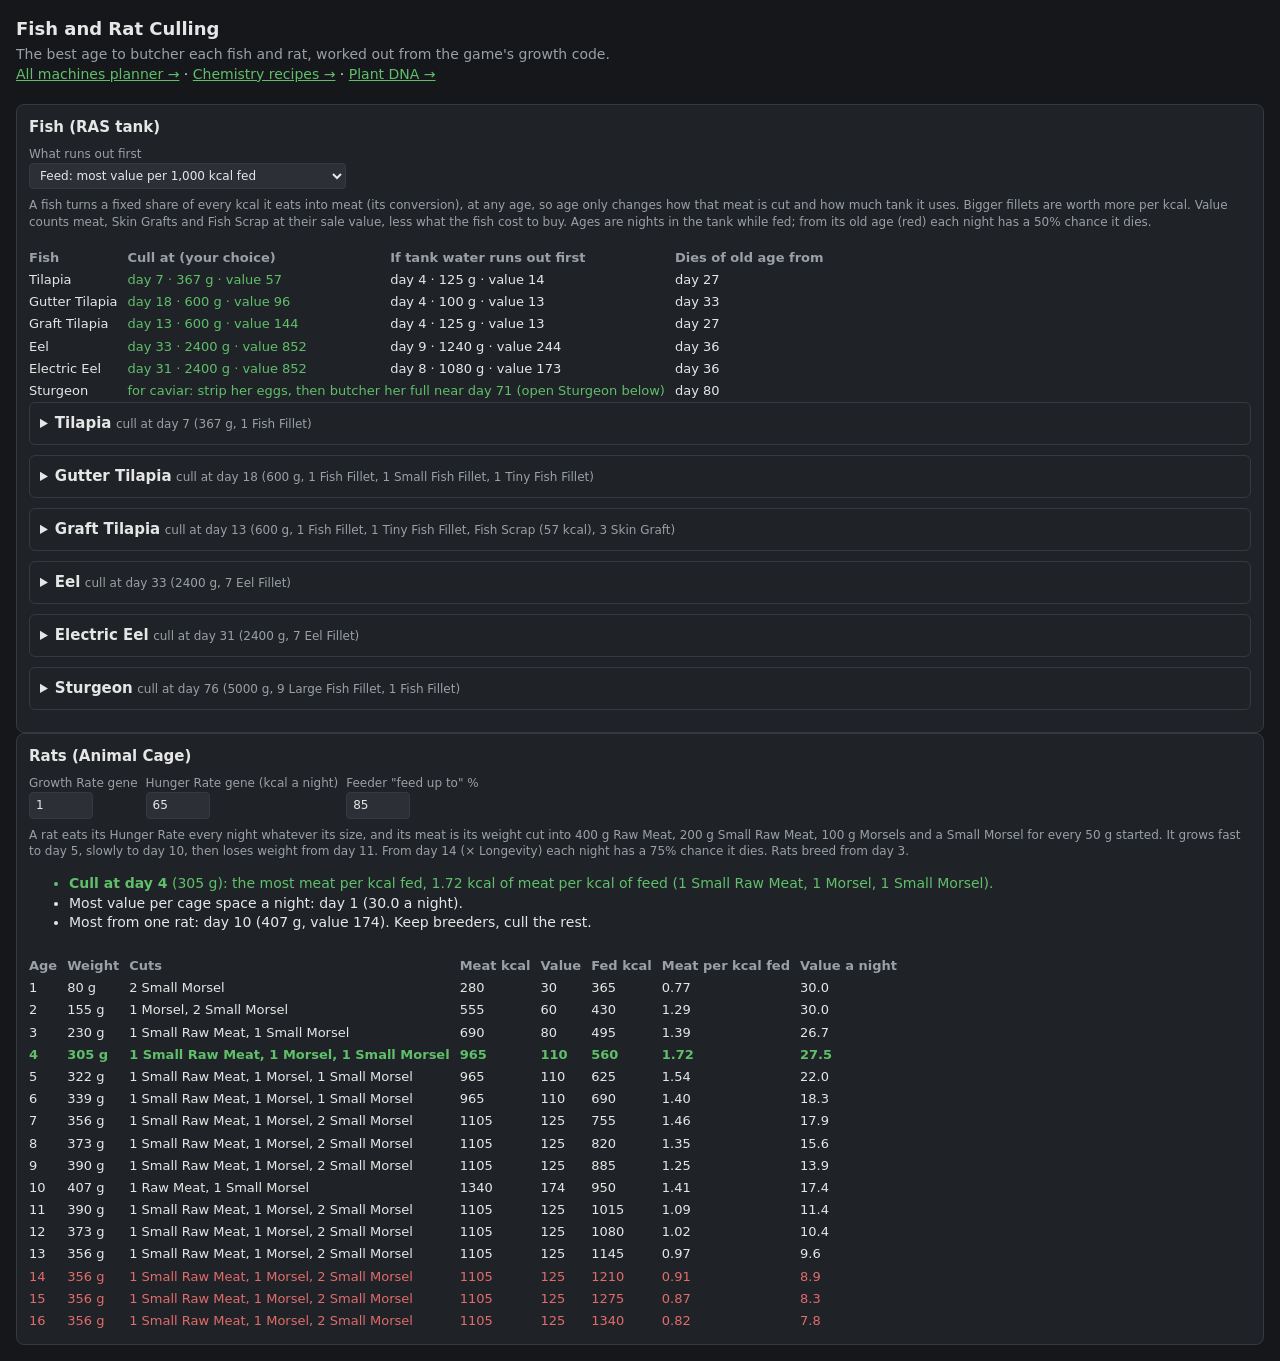
==== animals.html @ de1dd925 "Fish and rat culling page Best butcher age for every fish (Tilapia, Gutter, Graft, Eel, Electric Eel" ====
<!doctype html>
<html lang="en">
<head>
<meta charset="utf-8">
<meta name="viewport" content="width=device-width,initial-scale=1">
<title>Fish and Rat Culling</title>
<link rel="stylesheet" href="style.css">
<style>
nav a { color: var(--accent); }
.pcard { border: 1px solid var(--line); border-radius: 6px; padding: 10px; min-width: 0; margin-bottom: 10px; }
.pcard > summary { cursor: pointer; }
.pcard h4 { display: inline; margin: 0; font-size: 15px; }
.scroll { overflow-x: auto; }
table.t td, table.t th { padding: 2px 10px 2px 0; text-align: left; font-size: 13px; white-space: nowrap; }
table.t th { color: var(--muted); font-weight: 600; }
tr.best td { color: var(--accent); font-weight: 600; }
tr.risky td { color: var(--bad); }
</style>
</head>
<body>
<header>
  <h1>Fish and Rat Culling</h1>
  <p>The best age to butcher each fish and rat, worked out from the game's growth code.
    <nav style="display:inline"><a href="plan.html">All machines planner →</a> · <a href="chem.html">Chemistry recipes →</a> · <a href="plants.html">Plant DNA →</a></nav></p>
</header>
<main style="display:block">
  <section>
    <h2>Fish (RAS tank)</h2>
    <div class="row stack">
      <label>What runs out first<select id="fishGoal">
        <option value="perKFeed">Feed: most value per 1,000 kcal fed</option>
        <option value="perLNight">Tank water: most value per litre of tank a night</option>
      </select></label>
    </div>
    <p class="hint">A fish turns a fixed share of every kcal it eats into meat (its conversion), at any age, so age only changes how that meat is cut and how much tank it uses. Bigger fillets are worth more per kcal. Value counts meat, Skin Grafts and Fish Scrap at their sale value, less what the fish cost to buy. Ages are nights in the tank while fed; from its old age (red) each night has a 50% chance it dies.</p>
    <div id="fishSummary"></div>
    <div id="fish"></div>
  </section>
  <section>
    <h2>Rats (Animal Cage)</h2>
    <div class="row stack">
      <label>Growth Rate gene<input type="number" id="growth" step="0.05" min="0.1" value="1"></label>
      <label>Hunger Rate gene (kcal a night)<input type="number" id="hunger" min="1" value="65"></label>
      <label>Feeder "feed up to" %<input type="number" id="target" min="25" max="100" value="85"></label>
    </div>
    <p class="hint">A rat eats its Hunger Rate every night whatever its size, and its meat is its weight cut into 400 g Raw Meat, 200 g Small Raw Meat, 100 g Morsels and a Small Morsel for every 50 g started. It grows fast to day 5, slowly to day 10, then loses weight from day 11. From day 14 (× Longevity) each night has a 75% chance it dies. Rats breed from day 3.</p>
    <div id="rats"></div>
  </section>
</main>
<script src="animals.js"></script>
<script>
const $ = s => document.querySelector(s);
const esc = s => String(s).replace(/[&<>"]/g, c => ({ '&': '&amp;', '<': '&lt;', '>': '&gt;', '"': '&quot;' })[c]);
const STAGES = ['Roe', 'Fry', 'Juvenile', 'Adolescent', 'Adult', 'Elder'];
const KEY = 'ps-animals';
let S = { fishGoal: 'perKFeed', growth: 1, hunger: 65, target: 85 };
try { S = { ...S, ...JSON.parse(localStorage.getItem(KEY) || '{}') }; } catch {}

const STURGEON = `<p>Sturgeon is for caviar (value 240 a jar; Sturgeon Roe is 120). From Adult (day 18) she grows 40 g of eggs a night while her health is at least 90%, up to 15% of her stage weight: 525 g as an Adult, 750 g as an Elder (day 34), about 13 and 19 nights. Each 100 g is one jar.</p>
<ul class="plain">
  <li>Egg surgery: her first 10 jars ever are all caviar, the next 6 alternate caviar and roe, every jar after that is roe. It costs 20% of her health when she is full (up to 50% if you cut early), so strip her only when she is full.</li>
  <li>Butchering her gives every egg inside as caviar, whatever her surgery count.</li>
  <li>Best: strip her when full until the next surgery would be mostly roe (after about 12 jars, her second Elder load near day 52). Then let her fill once more and butcher her full, around day 71, before day 80 when she can die of old age.</li>
</ul>`;

function fishCard(f, goal) {
  const rows = fishTable(f), pick = best(rows, goal);
  const head = '<tr><th>Age</th><th>Stage</th><th>Weight</th><th>Water</th><th>Fed</th><th>Meat kcal</th><th>Cuts</th><th>Value</th><th>Per 1,000 kcal fed</th><th>Per L·night</th></tr>';
  const body = rows.map(r => `<tr class="${r === pick ? 'best' : r.risky ? 'risky' : ''}"><td>${r.age}</td><td>${STAGES[r.stage]}</td><td>${r.weight} g</td><td>${r.water} mL</td><td>${r.fed}</td><td>${r.meat}</td><td>${esc(r.cuts)}</td><td>${r.value}</td><td>${r.perKFeed.toFixed(1)}</td><td>${r.perLNight.toFixed(2)}</td></tr>`).join('');
  return `<details class="pcard"><summary><h4>${esc(f.name)}</h4> <span class="muted">cull at day ${pick.age} (${pick.weight} g, ${esc(pick.cuts)})</span></summary>
    <p class="hint">${esc(f.note)} Conversion ${f.conv}: ${Math.round(f.conv * 100)}% of every kcal eaten becomes meat. Upkeep ${f.upkeep} kcal per 100 g a night (half as an Elder).</p>
    ${f.sturgeon ? STURGEON : ''}<div class="scroll"><table class="t">${head}${body}</table></div></details>`;
}

function render() {
  try { localStorage.setItem(KEY, JSON.stringify(S)); } catch {}
  $('#fishGoal').value = S.fishGoal; $('#growth').value = S.growth; $('#hunger').value = S.hunger; $('#target').value = S.target;
  const other = S.fishGoal === 'perKFeed' ? 'perLNight' : 'perKFeed';
  $('#fishSummary').innerHTML = `<div class="scroll"><table class="t"><tr><th>Fish</th><th>Cull at (your choice)</th><th>${other === 'perLNight' ? 'If tank water runs out first' : 'If feed runs out first'}</th><th>Dies of old age from</th></tr>${FISH.map(f => {
    const rows = fishTable(f), a = best(rows, S.fishGoal), b = best(rows, other);
    if (f.sturgeon) return `<tr><td>${esc(f.name)}</td><td class="ok" colspan="2">for caviar: strip her eggs, then butcher her full near day 71 (open Sturgeon below)</td><td>day ${f.oldAge}</td></tr>`;
    return `<tr><td>${esc(f.name)}</td><td class="ok">day ${a.age} · ${a.weight} g · value ${a.value}</td><td>day ${b.age} · ${b.weight} g · value ${b.value}</td><td>day ${f.oldAge}</td></tr>`;
  }).join('')}</table></div>`;
  $('#fish').innerHTML = FISH.map(f => fishCard(f, S.fishGoal)).join('');

  const rows = ratTable({ growth: +S.growth || 1, hunger: +S.hunger || 65, target: +S.target || 85 });
  const feed = best(rows, 'perKFeed'), slot = best(rows, 'valuePerNight'), most = best(rows, 'value');
  $('#rats').innerHTML = `<ul class="plain">
      <li class="ok"><b>Cull at day ${feed.age}</b> (${feed.weight} g): the most meat per kcal fed, ${feed.perKFeed.toFixed(2)} kcal of meat per kcal of feed (${esc(feed.cuts)}).</li>
      <li>Most value per cage space a night: day ${slot.age} (${slot.valuePerNight.toFixed(1)} a night).</li>
      <li>Most from one rat: day ${most.age} (${most.weight} g, value ${most.value}). Keep breeders, cull the rest.</li>
    </ul>
    <div class="scroll"><table class="t"><tr><th>Age</th><th>Weight</th><th>Cuts</th><th>Meat kcal</th><th>Value</th><th>Fed kcal</th><th>Meat per kcal fed</th><th>Value a night</th></tr>${rows.map(r => `<tr class="${r === feed ? 'best' : r.risky ? 'risky' : ''}"><td>${r.age}</td><td>${r.weight} g</td><td>${esc(r.cuts)}</td><td>${r.kcal}</td><td>${r.value}</td><td>${r.fed}</td><td>${r.perKFeed.toFixed(2)}</td><td>${r.valuePerNight.toFixed(1)}</td></tr>`).join('')}</table></div>`;
}

document.addEventListener('change', e => {
  const t = e.target;
  if (t.id === 'fishGoal') S.fishGoal = t.value;
  else if (['growth', 'hunger', 'target'].includes(t.id)) S[t.id] = +t.value;
  else return;
  render();
});
render();
</script>
</body>
</html>
---- style.css ----
:root { --bg:#15171a; --panel:#1f2226; --line:#363a40; --text:#e6e6e6; --muted:#9aa0a6; --cell:#2c3036; --accent:#5fbf6a; --warn:#e0a84f; --bad:#e06c6c; --perf:#e8645f; --eff:#5fbf6a; --qual:#e8c547; --node:#6aa8e0; --nostat:#8a8f96; }
* { box-sizing: border-box; }
body { margin: 0; background: var(--bg); color: var(--text); font: 14px/1.4 system-ui, sans-serif; }
header { max-width: none; margin: 0 auto; padding: 16px 16px 0; }
h1 { margin: 0; font-size: 18px; }
header p { margin: 4px 0 0; color: var(--muted); }
main { max-width: none; margin: 0 auto; padding: 16px; display: grid; gap: 16px; grid-template-columns: repeat(auto-fit, minmax(min(100%, 360px), 1fr)); align-items: start; }
section { background: var(--panel); border: 1px solid var(--line); border-radius: 8px; padding: 12px; min-width: 0; }
h2 { margin: 0 0 8px; font-size: 15px; }
h3 { margin: 12px 0 6px; font-size: 13px; color: var(--muted); font-weight: 600; }
.hint { color: var(--muted); font-size: 12px; margin: 0 0 8px; }
input, button, select { font: inherit; color: var(--text); background: var(--cell); border: 1px solid var(--line); border-radius: 4px; padding: 4px 6px; }
select { max-width: 100%; }
input[type=number] { width: 64px; }
button { cursor: pointer; }
button:hover { border-color: var(--accent); }
button.on, button.primary { background: var(--accent); color: #000; border-color: var(--accent); }
button:disabled { opacity: .5; cursor: default; }
.row { display: flex; gap: 8px; align-items: center; flex-wrap: wrap; margin-bottom: 8px; }
.stack label { display: inline-flex; flex-direction: column; font-size: 12px; color: var(--muted); }
.grid { display: inline-grid; gap: 2px; }
.grid div { width: 30px; height: 30px; background: var(--cell); border-radius: 0; display: flex; align-items: center; justify-content: center; font-size: 10px; font-weight: 800; color: #080a0c; position:relative; }
.grid div.part { outline: 2px solid rgba(255,255,255,.82); outline-offset: -2px; }
.grid div.part.origin::after { content:'•'; position:absolute; top:0; left:2px; font-size:9px; line-height:9px; color:#fff; text-shadow:0 1px 2px #000; }
.component-list { display:grid; gap:5px; margin-top:8px; }
.component-row { display:flex; align-items:center; gap:8px; padding:6px 8px; border:1px solid var(--line); border-left:4px solid var(--component-color); border-radius:4px; }
.component-row.done { opacity:.62; background:#202a24; }
.component-row.done .component-name { text-decoration:line-through; }
.component-row label { display:flex; align-items:center; gap:6px; flex:1; cursor:pointer; }
.component-row input { accent-color:var(--accent); }
.delete-layout { border-color:var(--bad); color:#ffb5b5; }
.layout-actions { display:flex; justify-content:space-between; align-items:center; gap:8px; flex-wrap:wrap; }
.progress { color:var(--muted); font-size:12px; }
.grid div.x { background: transparent; }
.grid.shape div { width: 18px; height: 18px; cursor: pointer; }
.grid.shape div.on { background: var(--accent); }
.grid.shape.fixed div { cursor: default; }
.grid.shape.fixed div.on { background: #d9b46a; }
.mod { display: flex; gap: 12px; padding: 10px 0; border-top: 1px solid var(--line); }
.mod.off { opacity: .45; }
.mod .fields { display: flex; flex-direction: column; gap: 6px; flex: 1; min-width: 0; }
.flags label { font-size: 12px; color: var(--muted); }
.muted { color: var(--muted); font-size: 12px; }
.ok { color: var(--accent); } .bad { color: var(--bad); } .warn { color: var(--warn); }
table { border-collapse: collapse; margin-top: 8px; }
td { padding: 2px 10px 2px 0; }
.swatch { display: inline-block; width: 12px; height: 12px; border-radius: 2px; vertical-align: middle; margin-right: 4px; }

/* Medium windows: two columns, setup on the left and results on the right. */
@media (min-width: 760px) and (max-width: 1399px) {
  main { grid-template-columns: minmax(0, 1fr) minmax(0, 1fr); }
  main > section:nth-of-type(3) { grid-column: 2; grid-row: 1 / span 2; }
}

/* Result boards: cells follow the board's own size (--cs) and the board never shrinks in a narrow column. */
.grid.board { flex: none; }
.grid.board div { width: var(--cs, 30px); height: var(--cs, 30px); font-size: calc(var(--cs, 30px) / 3); }
.boards figure { flex: none; }

/* Results stay in view while the setup column scrolls (whenever there is more than one column). */
@media (min-width: 760px) {
  main > section:last-of-type { position: sticky; top: 8px; max-height: calc(100vh - 16px); overflow: auto; }
}
/* Lists flow into extra columns when their panel is wide enough. */
#mods { display: grid; column-gap: 16px; grid-template-columns: repeat(auto-fill, minmax(min(100%, 380px), 1fr)); }
/* Stat colours, the same on every page: Performance red, Efficiency green, Quality yellow. */
.st0 { color: var(--perf); } .st1 { color: var(--eff); } .st2 { color: var(--qual); }
.legend { display: flex; gap: 10px; flex-wrap: wrap; font-size: 12px; color: var(--muted); margin: 4px 0; }
.component-row .muted { text-align: right; }
.grid div.part.done { opacity: .3; } /* ticked as installed */
[data-tick] .grid div.part { cursor: pointer; } /* click a module on the board to tick or untick it */
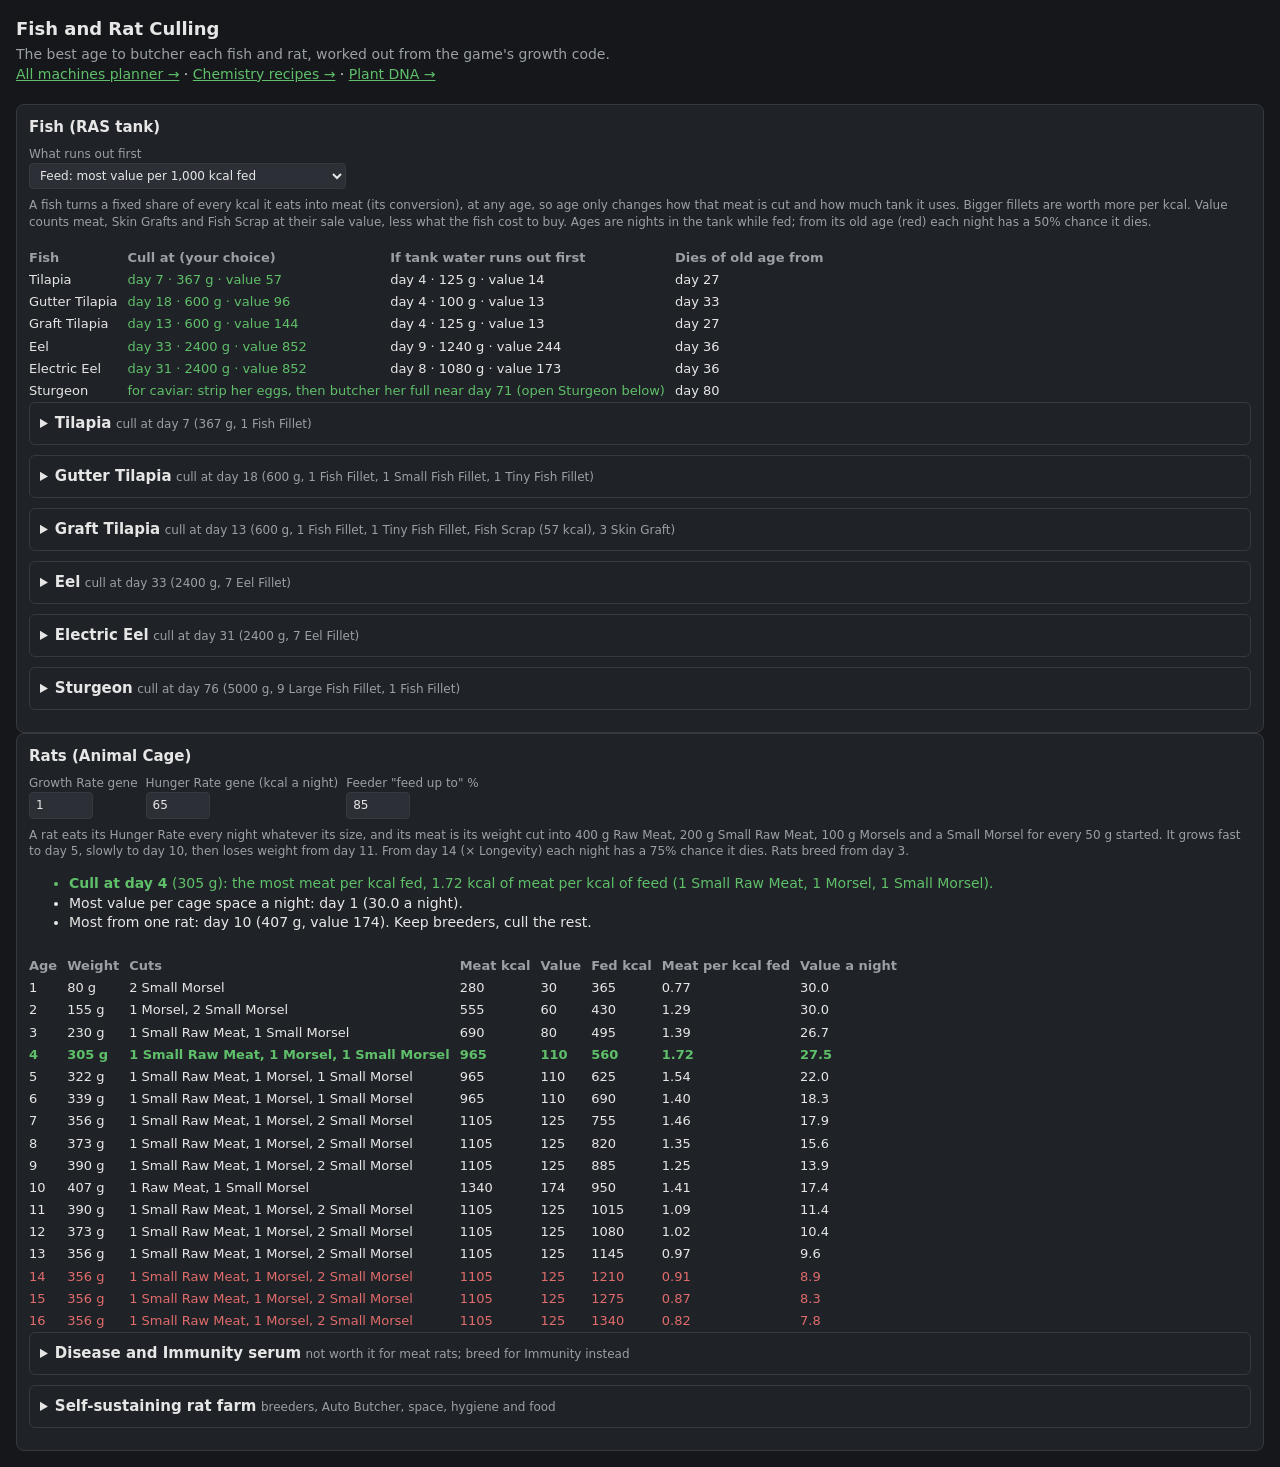
==== commit 4140d869: "Add rat disease, Immunity serum and self-sustaining farm notes to the animals page Co-Authored-By: C" ====
--- a/animals.html
+++ b/animals.html
@@ -45,6 +45,28 @@
     </div>
     <p class="hint">A rat eats its Hunger Rate every night whatever its size, and its meat is its weight cut into 400 g Raw Meat, 200 g Small Raw Meat, 100 g Morsels and a Small Morsel for every 50 g started. It grows fast to day 5, slowly to day 10, then loses weight from day 11. From day 14 (× Longevity) each night has a 75% chance it dies. Rats breed from day 3.</p>
     <div id="rats"></div>
+    <details class="pcard"><summary><h4>Disease and Immunity serum</h4> <span class="muted">not worth it for meat rats; breed for Immunity instead</span></summary>
+      <ul class="plain">
+        <li>Base Immunity is 30. Below 50, a rat may fall sick each night: 25% − 20% × Immunity/50 (13% at 30).</li>
+        <li>A sick rat loses 25 health a night and heals (Immunity − 25)/25 × 30% of its max health (6 at Immunity 30), so it loses about 19 a night. It recovers each night with a chance equal to its Immunity. It breeds 75% less while sick.</li>
+        <li>So a sick rat takes 5 to 6 nights to die. A meat rat culled at day 4 almost never dies of disease, and its meat depends only on its weight.</li>
+        <li>Immunity serum: 10 doses (value 100). A dose is 20 µL and the rat burns 5 µL a night, so it lasts about 4 nights. While it lasts, Immunity is × 1.75 (30 becomes 52: no disease, heals 30 a night) and Hunger Rate is × 1.25 (65 becomes 81 kcal a night).</li>
+        <li>For a meat rat the serum costs about 65 kcal more feed (about 10% worse feed efficiency) plus about 10 value a dose, to stop a disease that rarely kills it. Not worth it.</li>
+        <li>For breeders it keeps fertility up, but it needs a dose every 4 nights. Breeding for an Immunity gene of 50 or more does the same for free.</li>
+      </ul>
+    </details>
+    <details class="pcard"><summary><h4>Self-sustaining rat farm</h4> <span class="muted">breeders, Auto Butcher, space, hygiene and food</span></summary>
+      <ul class="plain">
+        <li><b>Breeders.</b> Rats breed from day 3. A pregnancy lasts 3 nights and gives 3 ± 1 pups. Each mating has a chance equal to the lower Fertility of the pair (50% at base), and a rat mates up to 3 times a night. Keep a few females per male. Breeders start dying of old age at day 14 (75% a night), so let young rats replace them. Fertility drops when a rat's hunger is under 200, from day 11, when it is sick, and when the cage is crowded.</li>
+        <li><b>Auto Butcher on the cage.</b> Harvest by age from day 4, set how many females and males to keep, and turn on spare pregnant, cull sick and cull prion. It never butchers a named or marked rat.</li>
+        <li><b>Space.</b> Keep rats under 55% of the cage area. Over 55%: fertility −20%. Over 70%: −40%, and each night the biggest rat has a 5% chance to kill a smaller one. Over 90%: −60% and 15%.</li>
+        <li><b>Hygiene.</b> A rat poops on nights it grows 30 g or more (up to day 5). Once droppings and dead rats cover 25% of the cage area, rats can fall sick from it. Clean the cage.</li>
+        <li><b>Food.</b> A day-4 rat gives about 1.7 kcal of meat per kcal it eats, so on paper rats can feed rats. But the Feed Dispenser draws from every food it holds at once. While it holds any rat meat, each feeding gives the rat a prion chance of 100 − Immunity (70% at base). Prions cut Growth Rate, Immunity and Longevity by 20%, and once prion rat meat goes in, every rat fed from it gets prions.
+          <ul><li>Do not send the Auto Butcher's rat cuts to the rats' own dispenser.</li>
+          <li>Feed plants from Hydroponics, or fish meat (fish is not an animal species, so it causes no prion rolls).</li>
+          <li>Sell the rat meat or feed it to your fish.</li></ul></li>
+      </ul>
+    </details>
   </section>
 </main>
 <script src="animals.js"></script>
--- a/style.css
+++ b/style.css
@@ -45,6 +45,8 @@
 table { border-collapse: collapse; margin-top: 8px; }
 td { padding: 2px 10px 2px 0; }
 .swatch { display: inline-block; width: 12px; height: 12px; border-radius: 2px; vertical-align: middle; margin-right: 4px; }
+.mini { display: inline-grid; gap: 1px; vertical-align: middle; margin-right: 5px; }
+.mini i { display: block; width: 7px; height: 7px; }
 
 /* Medium windows: two columns, setup on the left and results on the right. */
 @media (min-width: 760px) and (max-width: 1399px) {
